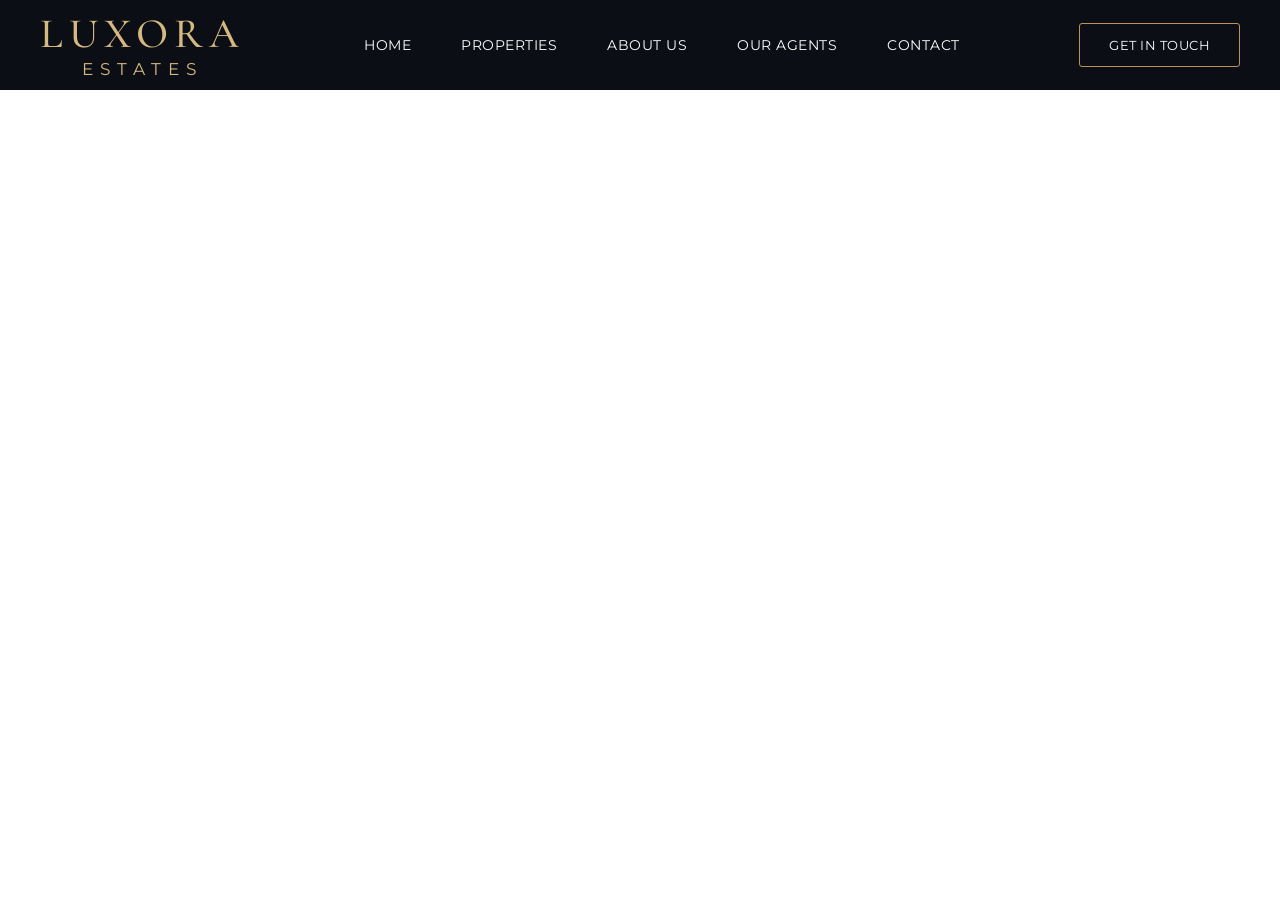
==== about.html @ 758d50c4 "first commit" ====
<!DOCTYPE html>
<html lang="en">

<head>
    <meta charset="UTF-8">
    <meta name="viewport" content="width=device-width, initial-scale=1.0">
    <title>Document</title>
    <link rel="stylesheet" href="style.css">
    <link rel="stylesheet" href="about.css">
    <link rel="preconnect" href="https://fonts.googleapis.com">
    <link rel="preconnect" href="https://fonts.gstatic.com" crossorigin>
    <link rel="preconnect" href="https://fonts.googleapis.com">
    <link rel="preconnect" href="https://fonts.gstatic.com" crossorigin>
    <link
        href="https://fonts.googleapis.com/css2?family=Alex+Brush&family=Cabin:ital,wght@0,400..700;1,400..700&family=Cormorant+Garamond:ital,wght@0,300..700;1,300..700&family=Google+Sans+Flex:opsz,wght@6..144,1..1000&family=Great+Vibes&family=Inter:ital,opsz,wght@0,14..32,100..900;1,14..32,100..900&family=Open+Sans:ital,wght@0,300..800;1,300..800&family=Playfair:ital,opsz,wght@0,5..1200,300..900;1,5..1200,300..900&display=swap"
        rel="stylesheet">
    <link rel="preconnect" href="https://fonts.googleapis.com">
    <link rel="preconnect" href="https://fonts.gstatic.com" crossorigin>
    <link
        href="https://fonts.googleapis.com/css2?family=Alex+Brush&family=Cabin:ital,wght@0,400..700;1,400..700&family=Cormorant+Garamond:ital,wght@0,300..700;1,300..700&family=Google+Sans+Flex:opsz,wght@6..144,1..1000&family=Great+Vibes&family=Inter:ital,opsz,wght@0,14..32,100..900;1,14..32,100..900&family=Montserrat:ital,wght@0,100..900;1,100..900&family=Open+Sans:ital,wght@0,300..800;1,300..800&family=Playfair:ital,opsz,wght@0,5..1200,300..900;1,5..1200,300..900&display=swap"
        rel="stylesheet">
</head>

<body>
        <header>
            <a href="index.html" class="logo">
                <span class="logo-main">LUXORA</span>
                <span class="logo-sub">ESTATES</span>
            </a>

            <div class="navbar">
                <a href="index.html">HOME</a>
                <a href="properties.html">PROPERTIES</a>
                <a href="about.html">ABOUT US</a>
                <a href="agents.html">OUR AGENTS</a>
                <a href="contact.html">CONTACT</a>
            </div>

            <div class="btn">
                <a href="" id="touch">GET IN TOUCH</a>
            </div>
        </header>

        
</body>

</html>
---- style.css ----
*{
    text-decoration: none;
}

body{
    margin: 0;
    padding: 0;
    box-sizing: border-box;
}

.hero{
    height: 100vh;
    background-image: url(/images/background.png);
    background-size: cover;
    background-position: center;
    background-repeat: no-repeat;
}

header{
    height: 90px;
    display: flex;
    justify-content: space-between;
    align-items: center;
    padding: 0 40px;
}

header .logo {
    text-decoration: none;
    color: #D6B982;
    display: flex;
    flex-direction: column;
    align-items: center;
    line-height: 1;
}

header .logo-main {
    font-family: "Cormorant Garamond", serif;
    font-size: 42px;
    font-weight: 500;
    letter-spacing: 6px;
}

.logo-sub {
    font-family: "Montserrat", sans-serif;
    font-size: 17px;
    font-weight: 400;
    letter-spacing: 7px;
    margin-top: 6px;
}

header .navbar{
    display: flex;
    gap: 50px;
    
}

header .navbar a{
    color: white;
    font-family: "Montserrat", sans-serif;
    font-size: 14px;
    font-weight: 400;
    letter-spacing: 0.5px;
}

header .navbar a:hover{
    border-bottom: 2px solid #bb925c;
    padding-bottom: 10px;
}

header .btn{
    display: flex;
    gap: 25px;
    align-items: center;
}

header .btn a{
    color: white;
    font-family: "Montserrat", sans-serif;
    font-weight: 400;
    letter-spacing: 0.5px;
    font-size: 13px;
    display: flex;
    align-items: center;
    justify-content: center;
}

header .btn a:hover{
    color: #c5a06a;
}

header .btn #touch{
    border: 1px solid #bb925c;
    border-radius: 3px;
    padding: 13px 29px;
}

main{
    padding-left: 50px;
    width: 40%;
    height: 400px;
}

main h3{
    font-family: "Montserrat", sans-serif;
    font-size: 12px;
    font-weight: 500;
    letter-spacing: 2px;
    color: #c5a06a;
    padding-top: 20px;
}

main h1{
    font-family: "Cormorant Garamond", serif;
    font-size: 60px;
    font-weight: 500;
    color: white;
}

main p{
    color: #f1f1f1;
    font-size: 16px;
    font-weight: 400;
    font-family: "Montserrat", sans-serif;
    max-width: 350px;
    margin-bottom: 55px;

}

main a{
    background-color: #c5a06a;
    padding: 12px 20px;
    font-size: 12px;
    font-weight: 600;
    font-family: "Montserrat", sans-serif;
    letter-spacing: 0.5px;
    color: #17191A;
}
---- about.css ----
*{
    text-decoration: none;
}

body{
    margin: 0;
    padding: 0;
    box-sizing: border-box;
}

.hero{
    height: 100vh;
    background-image: url(/images/background.png);
    background-size: cover;
    background-position: center;
    background-repeat: no-repeat;
}

header{
    background-color: #0b0e14;
    height: 90px;
    display: flex;
    justify-content: space-between;
    align-items: center;
    padding: 0 40px;
}

header .logo {
    text-decoration: none;
    color: #D6B982;
    display: flex;
    flex-direction: column;
    align-items: center;
    line-height: 1;
}

header .logo-main {
    font-family: "Cormorant Garamond", serif;
    font-size: 42px;
    font-weight: 500;
    letter-spacing: 6px;
}

.logo-sub {
    font-family: "Montserrat", sans-serif;
    font-size: 17px;
    font-weight: 400;
    letter-spacing: 7px;
    margin-top: 6px;
}

header .navbar{
    display: flex;
    gap: 50px;
    
}

header .navbar a{
    color: white;
    font-family: "Montserrat", sans-serif;
    font-size: 14px;
    font-weight: 400;
    letter-spacing: 0.5px;
}

header .navbar a:hover{
    border-bottom: 2px solid #bb925c;
    padding-bottom: 10px;
}

header .btn{
    display: flex;
    gap: 25px;
    align-items: center;
}

header .btn a{
    color: white;
    font-family: "Montserrat", sans-serif;
    font-weight: 400;
    letter-spacing: 0.5px;
    font-size: 13px;
    display: flex;
    align-items: center;
    justify-content: center;
}

header .btn a:hover{
    color: #c5a06a;
}

header .btn #touch{
    border: 1px solid #bb925c;
    border-radius: 3px;
    padding: 13px 29px;
}
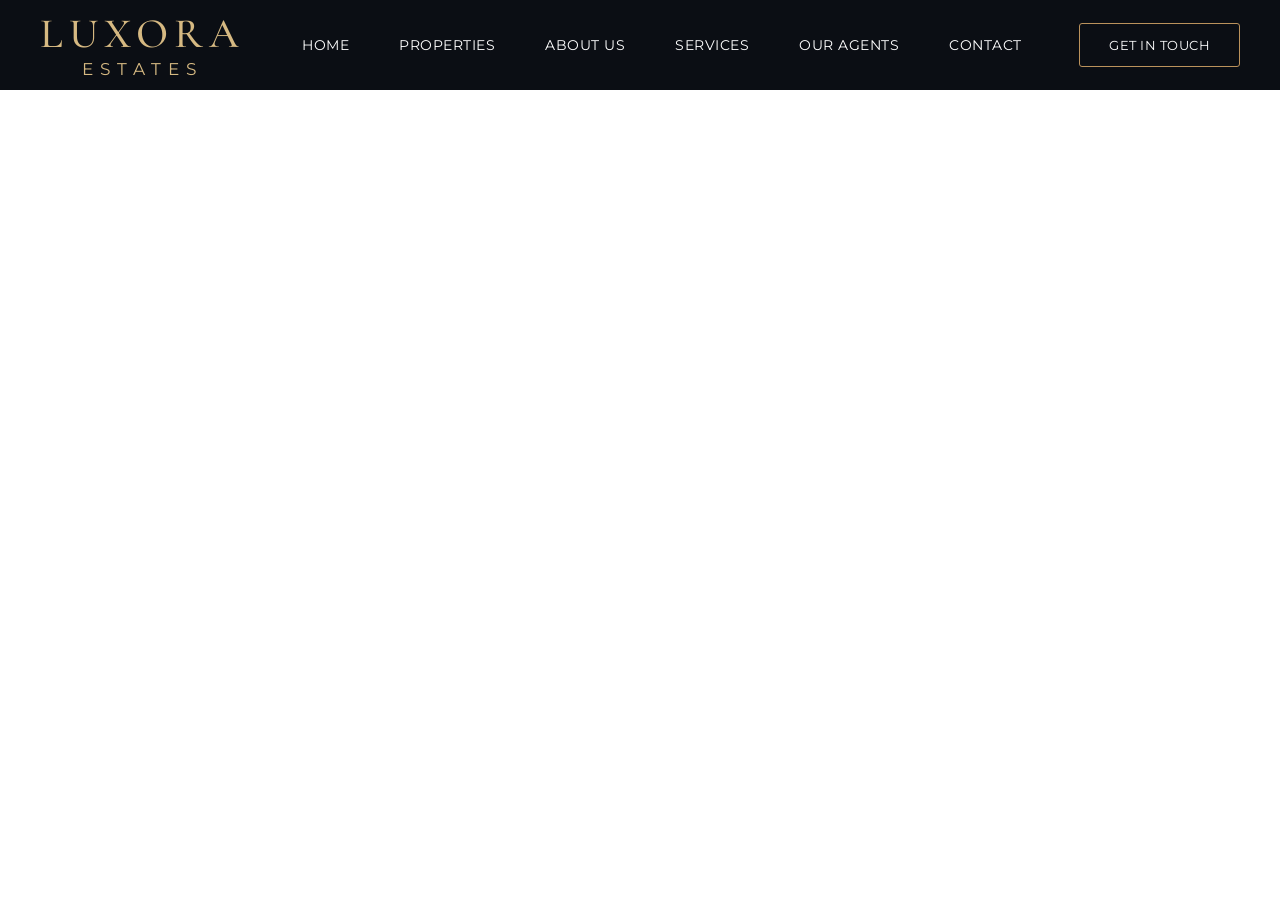
==== commit 8a27ec39: "added services link to navbar across all pages" ====
--- a/about.html
+++ b/about.html
@@ -32,6 +32,7 @@
                 <a href="index.html">HOME</a>
                 <a href="properties.html">PROPERTIES</a>
                 <a href="about.html">ABOUT US</a>
+                <a href="services.html">SERVICES</a>
                 <a href="agents.html">OUR AGENTS</a>
                 <a href="contact.html">CONTACT</a>
             </div>
--- a/about.css
+++ b/about.css
@@ -6,14 +6,6 @@
     margin: 0;
     padding: 0;
     box-sizing: border-box;
-}
-
-.hero{
-    height: 100vh;
-    background-image: url(/images/background.png);
-    background-size: cover;
-    background-position: center;
-    background-repeat: no-repeat;
 }
 
 header{
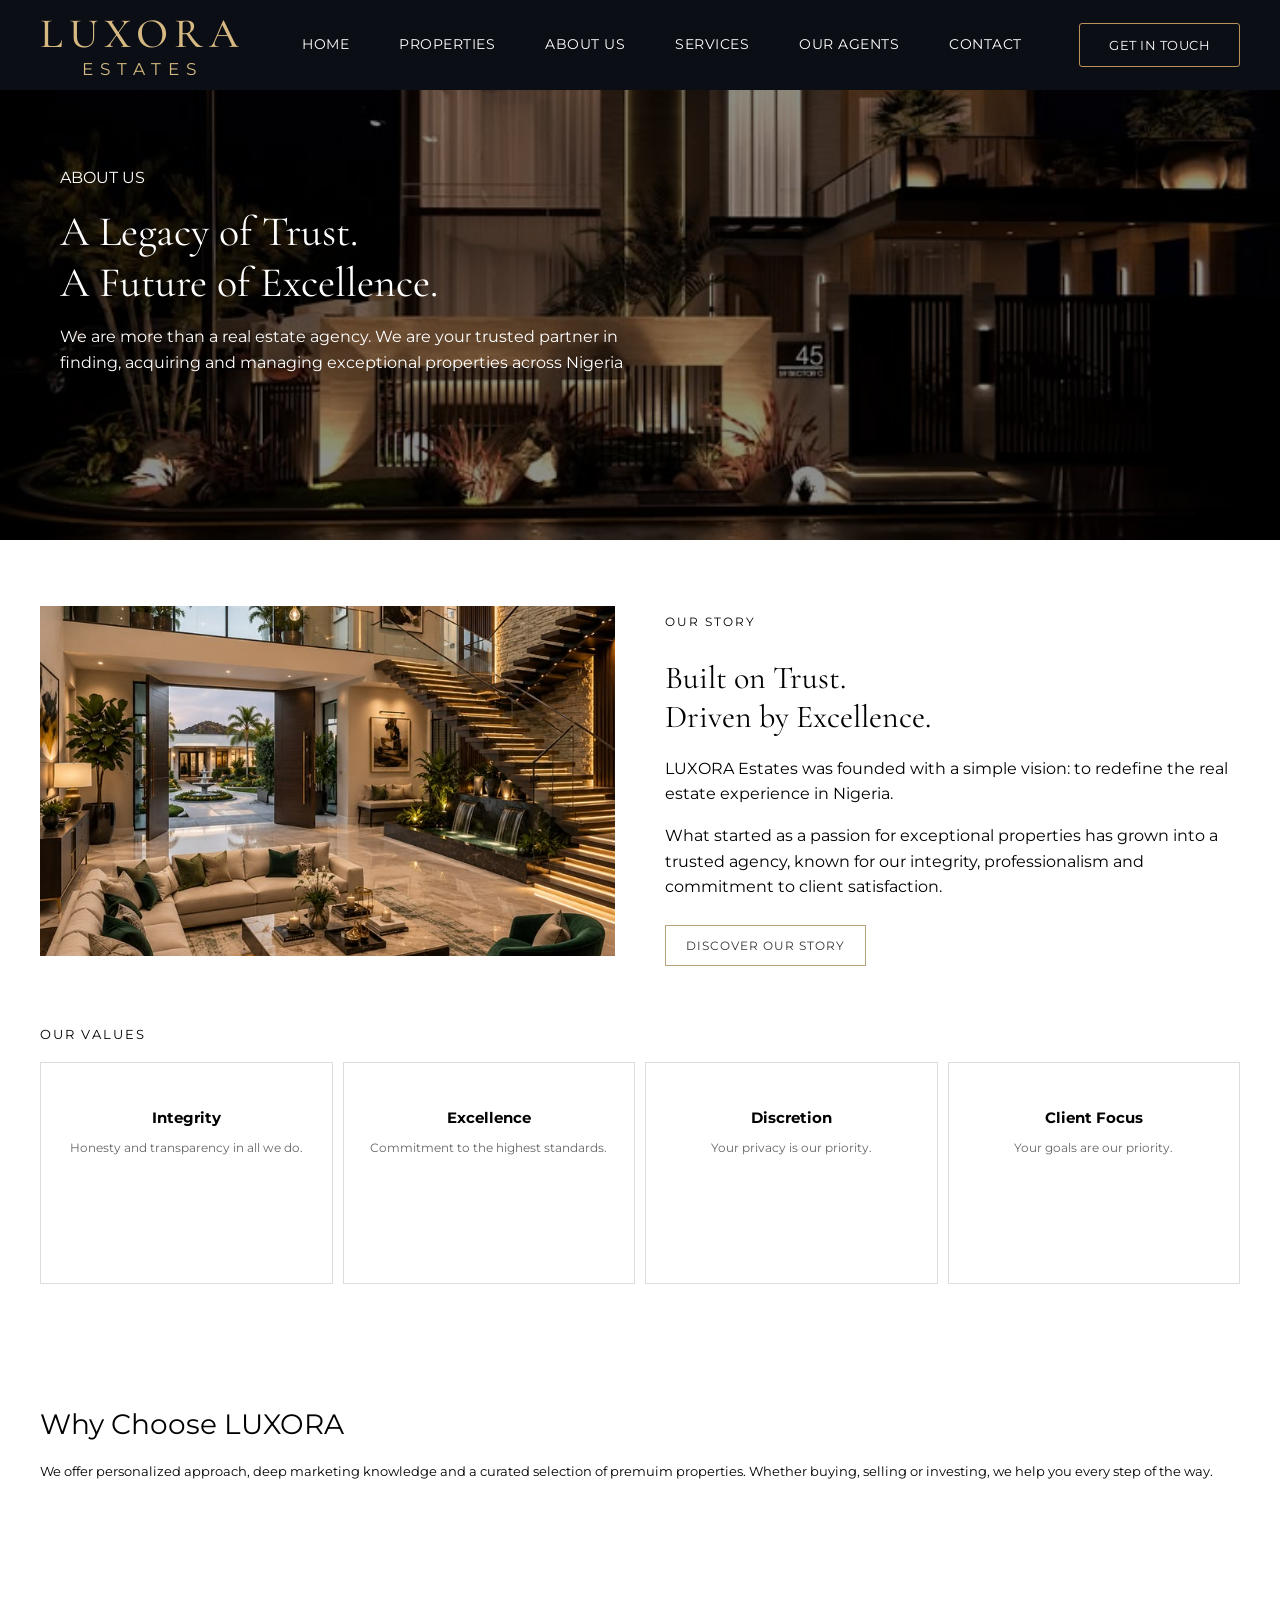
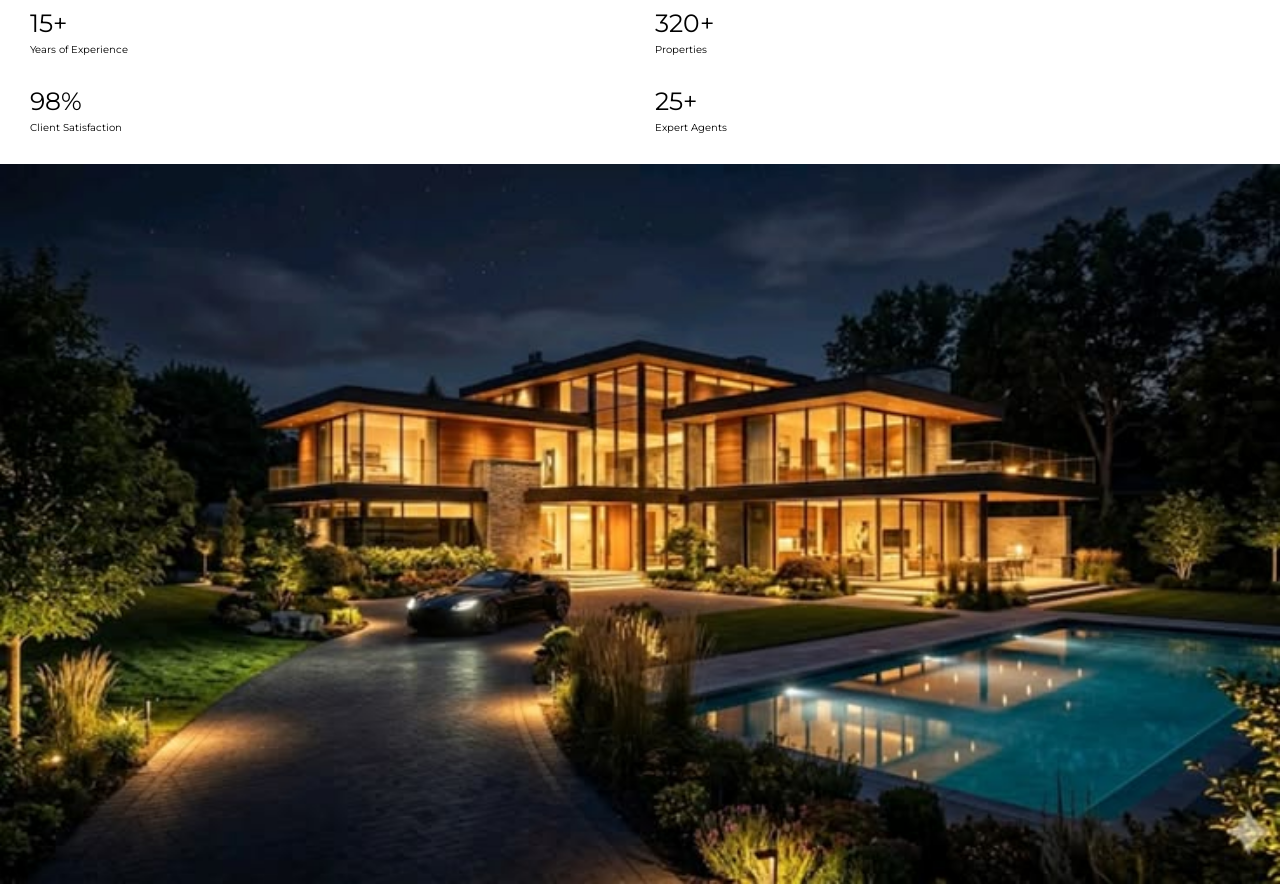
==== commit fb1ad166: "Completed About page" ====
--- a/about.html
+++ b/about.html
@@ -42,6 +42,156 @@
             </div>
         </header>
 
+
+
+        <section class="about-hero">
+        <div class="about-hero-content">
+            <p>ABOUT US</p>
+
+            <h1>A Legacy of Trust. <br>
+            A Future of Excellence.</h1>
+
+            <p>
+                We are more than a real estate agency. We are your trusted partner in finding, acquiring and managing exceptional properties across Nigeria
+            </p>
+
+        </div>
+    </section>
+
+    <section class="our-story">
+
+        <div class="story-image">
+            <img src="images/story image.jpg" alt="Luxury Interior">
+        </div>
+
+        <div class="story-content">
+
+            <p class="small-title">OUR STORY</p>
+
+            <h2>
+                Built on Trust.<br>
+                Driven by Excellence.
+            </h2>
+
+            <p>
+                LUXORA Estates was founded with a simple vision:
+                to redefine the real estate experience in Nigeria.
+            </p>
+
+            <p>
+                What started as a passion for exceptional properties
+                has grown into a trusted agency, known for our
+                integrity, professionalism and commitment to client satisfaction.
+            </p>
+
+            <a href="#" class="story-button">DISCOVER OUR STORY </a>
+        </div>
+    </section>
+
+
+    <section class="values">
+
+        <div class="values-heading">
+
+            <p>OUR VALUES</p>
+
+        </div>
+
+        <div class="values-container">
+
+            <div class="value-box">
+
+                <div class="value-icon"></div>
+
+                <h3>Integrity</h3>
+
+                <p>Honesty and transparency in all we do.</p>
+
+            </div>
+
+            <div class="value-box">
+
+                <div class="value-icon"></div>
+
+                <h3>Excellence</h3>
+
+                <p>Commitment to the highest standards.</p>
+
+            </div>
+
+            <div class="value-box">
+
+                <div class="value-icon"></div>
+
+                <h3>Discretion</h3>
+
+                <p>Your privacy is our priority.</p>
+
+            </div>
+
+            <div class="value-box">
+
+                <div class="value-icon"></div>
+
+                <h3>Client Focus</h3>
+
+                <p>Your goals are our priority.</p>
+
+            </div>
+
+        </div>
+
+    </section>
+
+
+    <section class="why luxora">
+
+        <div class="why-text">
+
+            <h2>Why Choose LUXORA</h2>
+
+            <p>We offer personalized approach, deep marketing
+                knowledge and a curated selection of premuim
+                properties. Whether buying, selling or investing,
+                we help you every step of the way.
+            </p>
+
+            <a href="#" class="why-button">
+                GET IN TOUCH
+            </a>
+
+        </div>
+
+        <div class="stats">
+
+            <div>
+                <strong>15+</strong>
+                <span>Years of Experience</span>
+            </div>
+
+            <div>
+                <strong>320+</strong>
+                <span>Properties</span>
+            </div>
+
+            <div>
+                <strong>98%</strong>
+                <span>Client Satisfaction</span>
+            </div>
+
+            <div>
+                <strong>25+</strong>
+                <span>Expert Agents</span>
+            </div>
+
+        </div>
+
+        <div class="why-image">
+            <img src="images/why image.jpg" alt="Luxury House">
+        </div>
+        
+    </section>
+
         
 </body>
 
--- a/style.css
+++ b/style.css
@@ -1,5 +1,6 @@
 *{
     text-decoration: none;
+    
 }
 
 body{
@@ -17,11 +18,18 @@
 }
 
 header{
+    background-color: #0b0e14;
     height: 90px;
     display: flex;
     justify-content: space-between;
     align-items: center;
     padding: 0 40px;
+    width: 100%;
+    position: fixed;
+    top: 0;
+    left: 0;
+    box-sizing: border-box;
+    z-index: 10;
 }
 
 header .logo {
@@ -51,7 +59,7 @@
 header .navbar{
     display: flex;
     gap: 50px;
-    
+
 }
 
 header .navbar a{
@@ -60,11 +68,12 @@
     font-size: 14px;
     font-weight: 400;
     letter-spacing: 0.5px;
+    border-bottom: 2px solid transparent;
+    padding: 10px 0;
 }
 
 header .navbar a:hover{
     border-bottom: 2px solid #bb925c;
-    padding-bottom: 10px;
 }
 
 header .btn{
@@ -95,6 +104,7 @@
 }
 
 main{
+    padding-top: 90px;
     padding-left: 50px;
     width: 40%;
     height: 400px;
@@ -114,6 +124,8 @@
     font-size: 60px;
     font-weight: 500;
     color: white;
+    width: 800px;
+    margin-top: 80px;
 }
 
 main p{
@@ -134,4 +146,639 @@
     font-family: "Montserrat", sans-serif;
     letter-spacing: 0.5px;
     color: #17191A;
+}
+
+.achievements{
+    background-color: #0b0e14;
+    opacity: 0.9;
+    display: flex;
+    height: 100px;
+    width: 77%;
+    justify-content: space-between;
+    align-items: center;
+    margin-top: -102px;
+    margin-left: 270px;
+    border: 1px solid rgba(255, 255, 255, 0.2);;
+    border-radius: 20px 20px 0 0;
+}
+
+.achievements .one{
+    border-right: 1px solid rgba(255, 255, 255, 0.2);
+    display: flex;  
+    justify-content: space-evenly; 
+    align-items: center;
+    width: 300px;
+    padding: 0 18px;
+    height: 60px;
+    gap: 15px;
+}
+
+.achievements .one .icons{
+    color: #c5a06a;
+    font-size: 45px;
+}
+
+.achievements .one .numbers{
+    margin-bottom: 40px;
+}
+
+.achievements h1{
+    font-family: 'Playfair Display', serif;
+    font-size: 34px;
+    font-weight: 200;
+    color: #c5a06a;
+    margin-bottom: 0px;
+
+}
+
+.achievements p{
+    color: white;
+    font-family: "Montserrat", sans-serif;
+    font-size: 14px;
+    font-weight: 400px;
+    margin-top: 5px;
+    margin-bottom: -15px;
+}
+
+#last{
+    border: none;
+}
+
+.featured{
+    padding: 40px 60px;
+    height: 340px;
+    display: flex;
+}
+
+.featured .details{
+    width: 24%;
+    padding-right: 40px;
+}
+
+.featured .details h3{
+    font-family: "Montserrat", sans-serif;
+    font-size: 12px;
+    font-weight: 600;
+    letter-spacing: 2px;
+    color: #c5a06a;
+}
+
+.featured .details h1{
+    font-family: "Cormorant Garamond", serif;
+    font-size: 48px;
+    font-weight: 400;
+    margin-top: -2px;
+    color: #222222;
+    line-height: 1.05;
+    width: 290px;
+
+}
+
+.featured .details p{
+    font-size: 14px;
+    font-weight: 400;
+    font-family: "Montserrat", sans-serif;
+    margin-top: -4px;
+    padding-bottom: 20px;
+    line-height: 1.7;
+    color: #4F4B46;
+}
+
+.featured .details a{
+    padding: 12px 20px;
+    font-size: 12px;
+    font-weight: 600;
+    font-family: "Montserrat", sans-serif;
+    letter-spacing: 0.5px;
+    color: #17191A;
+    border: 1px solid #c5a06a;
+}
+
+.featured .collection{
+    display: flex;
+    justify-content: space-between;
+    width: 76%;
+    margin-right: 15px;
+    gap: 5px;
+}
+
+.featured .collection .card{
+    width: 285px;
+    height: 100%;
+    border-radius: 10px;
+    overflow: hidden;
+    border: 1px solid #cecdcc;
+    box-shadow: rgba(0, 0, 0, 0.15) 1.95px 1.95px 2.6px;
+}
+
+.featured .collection .card .card-img{
+    height: 54%;
+    overflow: hidden;
+    position: relative;
+}
+
+.featured .collection .card .card-img span{
+    color: white;
+    background-color: #865514;
+    opacity: 0.8;
+    padding: 5px 10px;
+    font-size: 12px;
+    font-family: "Montserrat", sans-serif;
+    position: absolute;
+    top: 15px;
+    left: 15px;
+    border-radius: 2px;
+}
+
+.featured .collection .card .card-img img{
+    object-fit: cover;
+    height: 100%;
+    width: 100%;
+}
+
+.featured .collection .card .card-description{
+    height: 46%;
+    padding: 0 15px;
+}
+
+.card-description h2{
+    font-family: "Cormorant Garamond", serif;
+    font-size: 22px;
+    font-weight: 500;
+    color: #181818;
+}
+
+.card-description p{
+    font-family: "Montserrat", sans-serif;
+    font-size: 14px;
+    font-weight: 400;
+    color: #31302f;
+    display: flex;
+    gap: 5px;
+    padding-top: 0;
+    margin-top: -5px;
+}
+
+.card-description .prop {
+    display: flex;
+    gap: 45px;
+    color: #0a0a0a;
+    font-family: "Montserrat", sans-serif;
+    font-size: 12px;
+    font-weight: 500;
+}
+
+.card-description .prop span i{
+    padding-right: 5px;
+}
+
+.card-description h1{
+    font-family: "Montserrat", sans-serif;
+    font-size: 17px;
+    font-weight: 600;
+    color: #97611a;
+    margin-top: 15px;
+}
+
+.card-description h1 span{
+    color: #31302f;
+    font-size: 14px;
+    font-weight: 400;
+}
+
+.about{
+    background-color: #f7f4efb4;
+    height: 270px;
+    padding: 0 60px;
+    display: flex;
+    justify-content: space-between;
+}
+
+.about .image{
+    height: 270px;
+    width: 430px;
+    overflow: hidden;
+}
+
+.about .image img{
+    object-fit: cover;
+    height: 100%;
+    width: 100%;
+}
+
+.about .discover{
+    padding: 10px 40px 0;
+    width: 580px;
+    height: 260px;
+}
+
+.about .discover h3{
+    font-family: "Montserrat", sans-serif;
+    font-size: 12px;
+    font-weight: 600;
+    letter-spacing: 2px;
+    color: #c5a06a;
+}
+
+.about .discover .sub{
+    border-right: 1px solid #b3afac;
+}
+
+.about .discover .sub h1{
+    font-family: "Cormorant Garamond", serif;
+    font-size: 40px;
+    font-weight: 400;
+    color: #222222;
+    line-height: 1.05;
+}
+
+.about .discover .sub p{
+    font-size: 14px;
+    font-weight: 400;
+    font-family: "Montserrat", sans-serif;
+    line-height: 1.7;
+    color: #4F4B46;
+    margin-top: -15px;
+    padding-bottom: 14px;
+}
+
+.about .discover .sub a{
+    padding: 12px 20px;
+    font-size: 12px;
+    font-weight: 600;
+    font-family: "Montserrat", sans-serif;
+    letter-spacing: 0.5px;
+    color: #17191A;
+    border: 1px solid #c5a06a;
+}
+
+.about .qualities{
+    width: 280px;
+    height: 260px;
+    display: flex;
+    flex-direction: column;
+    justify-content: space-around;
+    padding-top: 18px;
+}
+
+.about .qualities .each{
+    display: flex;
+    gap: 20px;
+}
+
+.about .qualities .each .badge{
+    display: flex;
+    justify-content: center;
+    padding-top: 4px;
+}
+
+.about .qualities .each i{
+    color: #c5a06a;
+    font-size: 35px;
+}
+
+.about .qualities .each .words{
+    margin: 0;
+    padding: 0;
+    font-family: "Montserrat", sans-serif;
+}
+
+.about .qualities .each .words h3{
+    margin: 0;
+    padding: 0;
+    font-size: 15px;
+    padding-bottom: 4px;
+    color: #3a3a3a;
+}
+
+.about .qualities .each .words p{
+    margin: 0;
+    padding: 0;
+    font-size: 13px;
+    color: #4F4B46;
+}
+
+#diff{
+    max-width: 100px;
+}
+
+.services{
+    background-color: #0b0e14;
+    opacity: 0.9;
+    display: flex;
+    height: 100px;
+    justify-content: space-between;
+    align-items: center;
+    padding: 50px 60px;
+} 
+
+.services .our-services{
+    width: 30%;
+}
+
+.services .our-services h3{
+    font-family: "Montserrat", sans-serif;
+    font-size: 12px;
+    font-weight: 600;
+    letter-spacing: 2px;
+    color: #c5a06a;
+}
+
+.services .our-services h1{
+    font-family: "Cormorant Garamond", serif;
+    font-size: 36px;
+    font-weight: 400;
+    color: white;
+    line-height: 1.05;
+}
+
+.services .service-list{
+    display: flex;
+    align-items: center;
+    font-family: "Montserrat" , sans-serif;
+    margin-right: -25px;
+
+}
+
+.services .service-list .list{
+    border-right: 1px solid rgba(255, 255, 255, 0.2);
+    padding: 0 20px;
+    width: 180px;
+    color: white;
+}
+
+.services .service-list .list .icon{
+    text-align: center;
+}
+
+.services .service-list .list .icon i{
+    color: #c5a06a;
+    font-size: 25px;
+}
+
+.services .service-list .list h3{
+    font-weight: 300;
+    font-size: 15px;
+    text-align: center;
+}
+
+.services .service-list .list p{
+    font-weight: 200;
+    font-size: 13px;
+    text-align: center;
+}
+
+#null{
+    border: none;
+    padding-top: 13px;
+}
+
+.locations{
+    height: 100px;
+    padding: 30px 60px;
+    display: flex;
+    justify-content: space-between;
+    align-items: center;
+}
+
+.locations .our-locations{
+
+}
+
+.locations .our-locations h3{
+    font-family: "Montserrat", sans-serif;
+    font-size: 12px;
+    font-weight: 600;
+    letter-spacing: 2px;
+    color: #c5a06a;
+}
+
+.locations .our-locations h1{
+    font-family: "Cormorant Garamond", serif;
+    font-size: 32px;
+    font-weight: 400;
+    color: #222222;
+    line-height: 1.05;
+}
+
+.locations .actual{
+    display: flex;
+    align-items: center;
+    text-align: center;
+}
+
+.locations .actual .flex{
+    padding: 0 44px;
+    font-family: "Montserrat", sans-serif;
+}
+
+.locations .actual .flex h3{
+    font-size: 16px;
+    font-weight: 600;
+}
+
+.locations .actual .flex h3 svg{
+    color: #c5a06a;
+}
+
+.locations .actual .flex p{
+    font-weight: 400;
+    font-size: 14px;
+    color: #2e2d2d;
+}
+
+.locations .actual .flex p span{
+    font-size: 15px;
+    font-weight: 800;
+    margin: 0 5px;
+    color: #c5a06a;
+}
+
+#guess{
+    border-right: 1px solid #dad9d8;
+}
+
+.locations .button a{
+padding: 12px 20px;
+    font-size: 12px;
+    font-weight: 600;
+    font-family: "Montserrat", sans-serif;
+    letter-spacing: 0.5px;
+    color: #17191A;
+    border: 1px solid #c5a06a;
+}
+
+/* .quote{
+    height: 170px;
+    background-image: url(/images/background.png);
+    background-size: cover;
+    background-position: center;
+    
+} */
+
+.quote {
+    position: relative;
+    overflow: hidden;
+    height: 120px;
+    display: flex;
+    padding: 20px 100px;
+}
+
+.quote::before {
+    content: "";
+    position: absolute;
+    inset: 0;
+    background-image: url("/images/background.png");
+    background-size: cover;
+    background-position: center;
+    filter: blur(1px);
+    transform: scale(1.05);
+    z-index: -1;
+}
+
+.quote .left{
+    color: #c5a06a;
+    font-size: 42px;
+    margin-left: 230px;
+    margin-top: -85px;
+    font-family: "Cormorant Garamond" , serif;
+}
+
+.quote .right{
+    margin-left: 60px;
+}
+
+.quote h2 {
+    text-align: center;
+    color: white;
+    font-family: "Cormorant Garamond" , serif;
+    font-style: italic;
+    font-size: 35px;
+    font-weight: 400;
+    margin-top: 0px;
+}
+
+.quote h3{
+    font-family: "Montserrat" , sans-serif;
+    color: #c5a06a;
+    font-size: 13px;
+    font-weight: 600;
+    letter-spacing: 2px;
+    text-align: center;
+    margin-top: -10px;
+}
+
+#two{
+    margin-top: -30px;
+}
+
+
+
+footer {
+    background-color: #0b0e14;
+    color: #cfcfcf;
+    padding: 70px 40px 0;
+    font-family: "Open Sans", sans-serif;
+}
+
+.footer-top {
+    max-width: 1280px;
+    margin: 0 auto;
+    display: grid;
+    grid-template-columns: 1.6fr 1fr 1fr 1.2fr;
+    gap: 40px;
+    padding-bottom: 50px;
+    border-bottom: 1px solid rgba(255, 255, 255, 0.1);
+}
+
+footer .about-col .logo {
+    margin-bottom: 18px;
+}
+
+footer .about-col p {
+    font-size: 13px;
+    line-height: 1.8;
+    color: #9a9a9a;
+    max-width: 300px;
+    margin: 0 0 22px;
+}
+
+footer .socials {
+    display: flex;
+    gap: 14px;
+}
+
+footer .socials a {
+    width: 34px;
+    height: 34px;
+    border: 1px solid rgba(255, 255, 255, 0.15);
+    border-radius: 50%;
+    display: flex;
+    align-items: center;
+    justify-content: center;
+    color: #cfcfcf;
+}
+
+footer .socials a:hover {
+    border-color: var(--gold);
+    color: var(--gold);
+}
+
+.footer-col h4 {
+    font-family: "Montserrat", sans-serif;
+    font-size: 12px;
+    letter-spacing: 1.5px;
+    color: #fff;
+    margin: 0 0 20px;
+}
+
+.footer-col a {
+    display: block;
+    font-size: 13px;
+    color: #9a9a9a;
+    margin-bottom: 13px;
+}
+
+.footer-col a:hover {
+    color: var(--gold);
+}
+
+.contact-line {
+    display: flex;
+    align-items: flex-start;
+    gap: 10px;
+    font-size: 13px;
+    color: #9a9a9a;
+    margin: 0 0 16px;
+}
+
+.contact-line svg {
+    color: var(--gold);
+    flex-shrink: 0;
+    margin-top: 2px;
+}
+
+.footer-bottom {
+    max-width: 1280px;
+    margin: 0 auto;
+    display: flex;
+    justify-content: space-between;
+    align-items: center;
+    padding: 24px 0;
+    font-size: 12px;
+    color: #777;
+}
+
+.footer-legal {
+    display: flex;
+    gap: 24px;
+}
+
+.footer-legal a {
+    color: #777;
+    font-size: 12px;
+}
+
+.footer-legal a:hover {
+    color: var(--gold);
 }
--- a/about.css
+++ b/about.css
@@ -15,6 +15,12 @@
     justify-content: space-between;
     align-items: center;
     padding: 0 40px;
+    width: 100%;
+    position: fixed;
+    top: 0;
+    left: 0;
+    box-sizing: border-box;
+    z-index: 10;
 }
 
 header .logo {
@@ -53,11 +59,12 @@
     font-size: 14px;
     font-weight: 400;
     letter-spacing: 0.5px;
+    border-bottom: 2px solid transparent;
+    padding: 10px 0;
 }
 
 header .navbar a:hover{
     border-bottom: 2px solid #bb925c;
-    padding-bottom: 10px;
 }
 
 header .btn{
@@ -85,4 +92,253 @@
     border: 1px solid #bb925c;
     border-radius: 3px;
     padding: 13px 29px;
+}
+
+
+
+
+
+
+*{
+    font-family: "Montserrat" , sans-serif;
+}
+
+.about-hero{
+    min-height: 420px;
+    background-image: url(images/css\ about\ hero\ house1.jpg);
+    background-size: cover;
+    background-position: center;
+    display: flex;
+    align-items: center;
+    padding: 60px;
+}
+
+.about-hero{
+    position: relative;
+}
+
+.about-hero::before{
+    content: "";
+
+    position: absolute;
+
+    top: 0;
+    left: 0;
+
+    width: 100%;
+    height: 100%;
+
+    background: rgba(0, 0, 0, 0.45);
+}
+
+
+.about-hero-content{
+    position: relative;
+
+    color: white;
+
+    max-width: 600px;
+}
+
+.about-hero-content h1{
+    font-size: 42px;
+
+    font-weight: 400;
+
+    margin: 15px 0;
+    font-family: "Cormorant Garamond", serif;
+}
+
+.about-hero-content p{
+    line-height: 1.6;
+}
+
+.our-story{
+    max-width: 1200px;
+    margin: 60px auto;
+    padding: 0 40px;
+    display: grid;
+    grid-template-columns: 1fr 1fr;
+    gap: 50px;
+    align-items: center;
+}
+
+.story-image img{
+    width: 100%;
+    height: 350px;
+    object-fit: cover;
+}
+
+.small-title{
+    font-size: 12px;
+    letter-spacing: 2px;
+    margin-bottom: 10px;
+}
+
+.story-content h2{
+    font-size: 32px;
+    font-weight: 400;
+    margin-bottom: 20px;
+    font-family: "Cormorant Garamond", serif;
+}
+
+.story-content p{
+    line-height: 1.6;
+    margin-bottom: 15px;
+}
+
+.story-button{
+    display: inline-block;
+    margin-top: 10px;
+    padding: 12px 20px;
+    border: 1px solid #b7a47a;
+    color: #333;
+    text-decoration: none;
+    font-size: 12px;
+    letter-spacing: 1px;
+}
+
+.values{
+    max-width: 1200px;
+    margin: 60px auto;
+    padding: 0 40px;
+}
+
+.values-heading p{
+    font-size: 13px;
+    letter-spacing: 2px;
+}
+
+.values-container{
+    display: grid;
+    grid-template-columns: repeat(4, 1fr);
+    gap: 10px;
+    margin-top: 20px;
+}
+
+.value-box{
+    border: 1px solid #ddd;
+    padding: 30px 20px;
+    text-align: center;
+    min-height: 160px;
+}
+
+.value-icon{
+    font-size: 25px;
+    margin-bottom: 15px;
+}
+
+.value-box h3{
+    font-size: 15px;
+    margin-bottom: 10px;
+}
+
+.value-box p{
+    font-size: 12px;
+    line-height: 1.5;
+    color: #666;
+}
+
+
+.why-luxora{
+    display: grid;
+    grid-template-columns: 1.2fr 1fr 1.2fr;
+    align-items: center;
+    background-color: #171b1d;
+    color: white;
+    min-height: 300px;
+}
+
+.why-text{
+    padding: 40px;
+}
+
+.why-text h2{
+    font-size: 28px;
+    font-weight: 400;
+    margin-bottom: 20px;
+}
+
+.why-text p{
+    font-size: 13px;
+    line-height: 1.6;
+    margin-bottom: 20px;
+}
+
+.why-button{
+    display: inline-block;
+    padding: 10px 18px;
+    border: 1px solid white;
+    color: white;
+    text-decoration: none;
+    font-size: 11px;
+}
+
+.stats{
+    display: grid;
+    grid-template-columns: 1fr 1fr;
+    gap: 30px;
+    padding: 30px;
+}
+
+.stats div{
+    display: flex;
+    flex-direction: column;
+}
+
+.stats strong{
+    font-size: 25px;
+    font-weight: 400;
+}
+
+.stats span{
+    font-size: 10px;
+    margin-top: 5px;
+}
+
+.why-image{
+    height: 100%;
+}
+
+.why-image img{
+    width: 100%;
+    height: 100%;
+    min-height: 300px;
+    object-fit: cover;
+}
+
+@media (max-width: 800px){
+    .our-story{
+        grid-template-columns: 1fr;
+    }
+
+    .values-container{
+        grid-template-columns: 1fr 1fr;
+    }
+
+    .why-luxora{
+        grid-template-columns: 1fr;
+    }
+}
+
+@media (max-width: 500px){
+    .about-hero{
+        padding: 30px;
+    }
+
+    .about-hero-content h1{
+        font-family: 32px;
+    }
+
+    .our-story{
+        padding: 0 20px;
+    }
+
+    .values{
+        padding: 0 20px;
+    }
+
+    .values-container{
+        grid-template-columns: 1fr;
+    }
 }
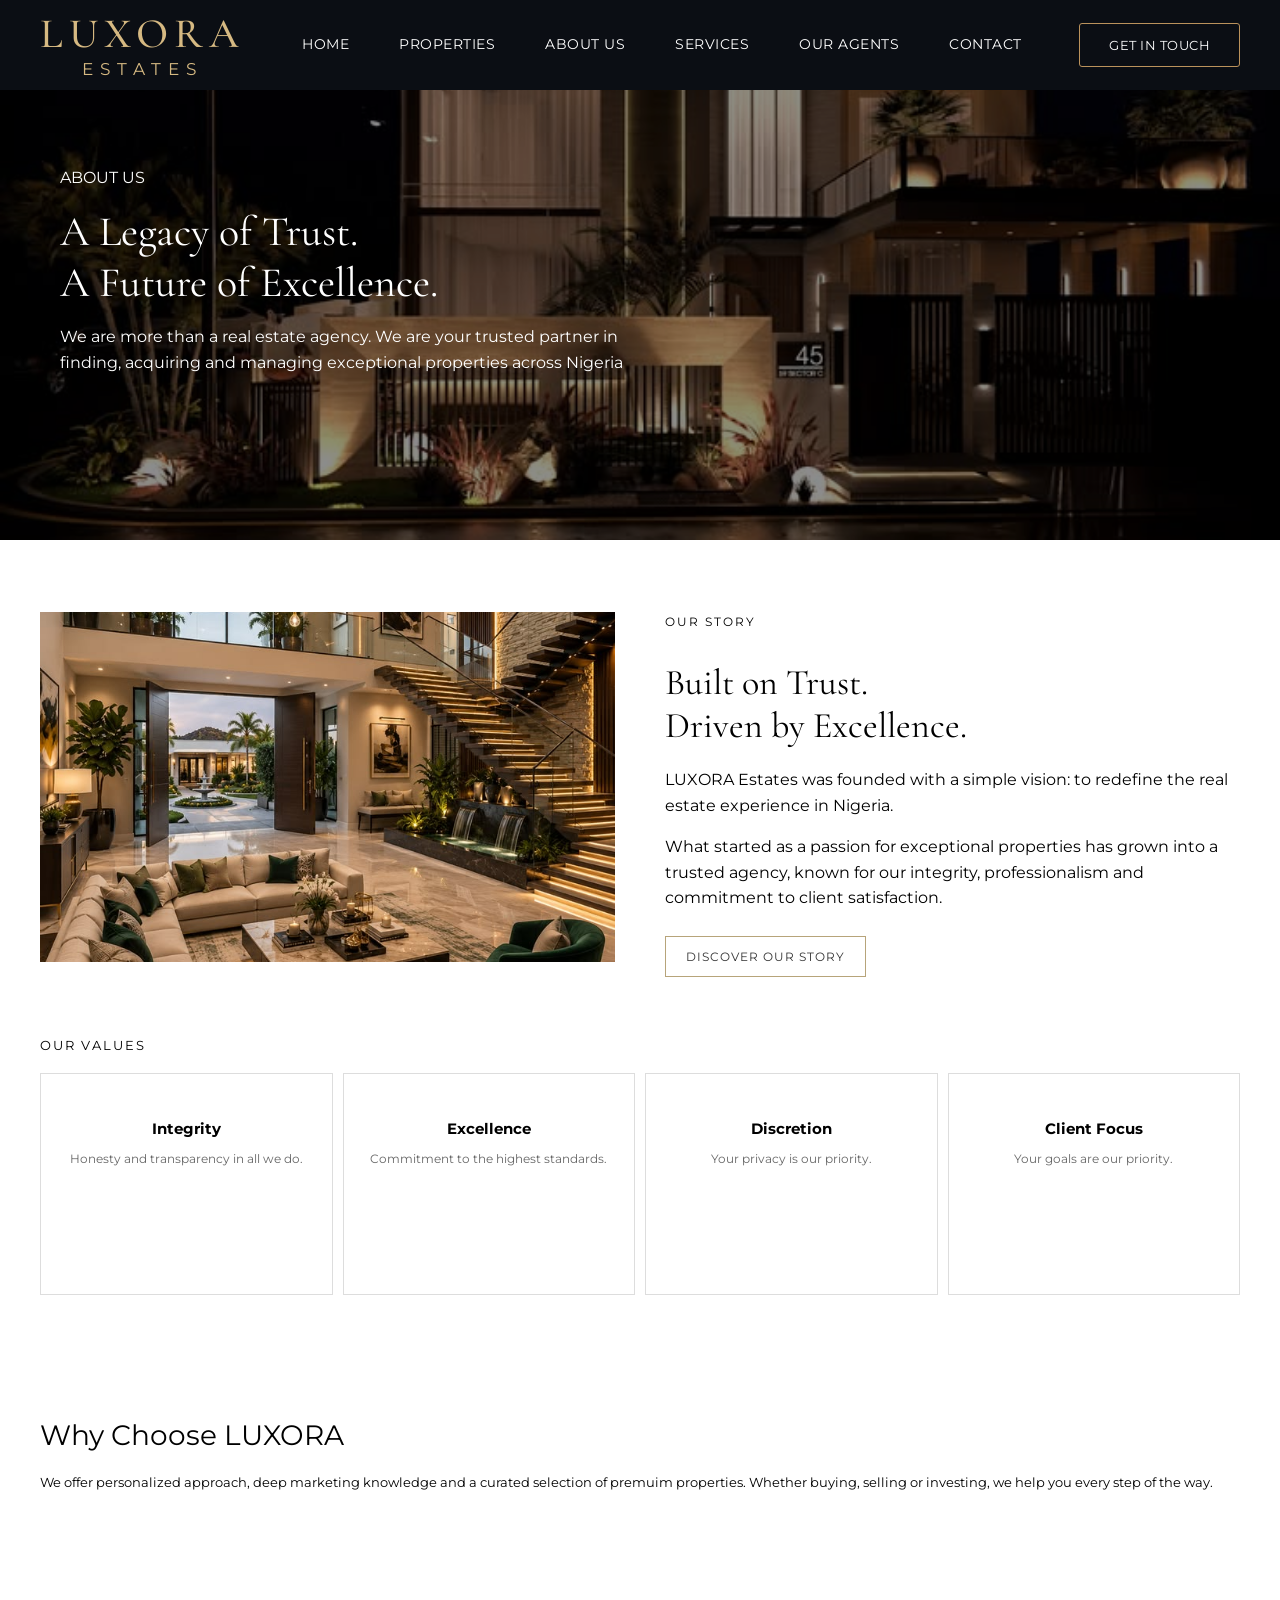
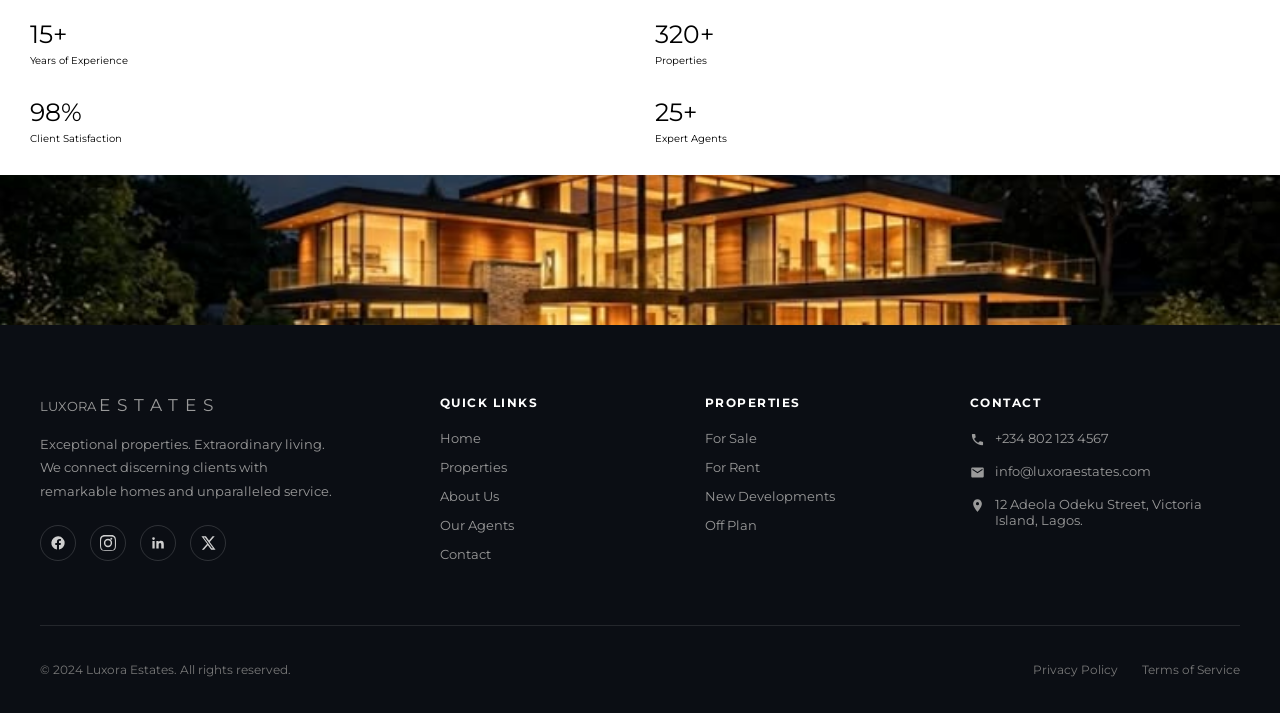
==== commit 19e89a8a: "home, properties, about, agents done" ====
--- a/about.html
+++ b/about.html
@@ -192,7 +192,73 @@
         
     </section>
 
-        
+       <footer>
+        <div class="footer-top">
+            <div class="footer-col about-col">
+                <a href="index.html" class="logo">
+                    <span class="logo-main">LUXORA</span>
+                    <span class="logo-sub">ESTATES</span>
+                </a>
+                <p>Exceptional properties. Extraordinary living. We connect discerning clients with remarkable homes
+                    and unparalleled service.</p>
+                <div class="socials">
+                    <a href="#" aria-label="Facebook">
+                        <svg viewBox="0 0 24 24" width="16" height="16"><path fill="currentColor" d="M22 12a10 10 0 1 0-11.6 9.9v-7H7.9V12h2.5V9.8c0-2.5 1.5-3.9 3.8-3.9 1.1 0 2.2.2 2.2.2v2.5h-1.3c-1.2 0-1.6.8-1.6 1.6V12h2.8l-.4 2.9h-2.4v7A10 10 0 0 0 22 12z"/></svg>
+                    </a>
+                    <a href="#" aria-label="Instagram">
+                        <svg viewBox="0 0 24 24" width="16" height="16"><path fill="currentColor" d="M12 2.2c3.2 0 3.6 0 4.9.1 1.2.1 2 .3 2.4.5.6.2 1 .6 1.5 1 .4.5.8.9 1 1.5.2.4.4 1.2.5 2.4.1 1.3.1 1.7.1 4.9s0 3.6-.1 4.9c-.1 1.2-.3 2-.5 2.4-.2.6-.6 1-1 1.5-.5.4-.9.8-1.5 1-.4.2-1.2.4-2.4.5-1.3.1-1.7.1-4.9.1s-3.6 0-4.9-.1c-1.2-.1-2-.3-2.4-.5-.6-.2-1-.6-1.5-1-.4-.5-.8-.9-1-1.5-.2-.4-.4-1.2-.5-2.4-.1-1.3-.1-1.7-.1-4.9s0-3.6.1-4.9c.1-1.2.3-2 .5-2.4.2-.6.6-1 1-1.5.5-.4.9-.8 1.5-1 .4-.2 1.2-.4 2.4-.5 1.3-.1 1.7-.1 4.9-.1zM12 0C8.7 0 8.3 0 7 .1 5.7.1 4.8.3 4 .6c-.8.3-1.5.7-2.2 1.4C1.1 2.7.7 3.4.4 4.2.1 5 0 5.9 0 7.2 0 8.4 0 8.8 0 12s0 3.6.1 4.8c.1 1.3.2 2.2.5 3 .3.8.7 1.5 1.4 2.2.7.7 1.4 1.1 2.2 1.4.8.3 1.7.4 3 .5C8.3 24 8.7 24 12 24s3.6 0 4.8-.1c1.3-.1 2.2-.2 3-.5.8-.3 1.5-.7 2.2-1.4.7-.7 1.1-1.4 1.4-2.2.3-.8.4-1.7.5-3 .1-1.2.1-1.6.1-4.8s0-3.6-.1-4.8c-.1-1.3-.2-2.2-.5-3-.3-.8-.7-1.5-1.4-2.2C21.3 1.1 20.6.7 19.8.4c-.8-.3-1.7-.4-3-.5C15.6 0 15.3 0 12 0z"/><path fill="currentColor" d="M12 5.8a6.2 6.2 0 1 0 0 12.4 6.2 6.2 0 0 0 0-12.4zm0 10.2a4 4 0 1 1 0-8 4 4 0 0 1 0 8zM18.4 5.6a1.4 1.4 0 1 1-2.9 0 1.4 1.4 0 0 1 2.9 0z"/></svg>
+                    </a>
+                    <a href="#" aria-label="LinkedIn">
+                        <svg viewBox="0 0 24 24" width="16" height="16"><path fill="currentColor" d="M20.4 20.4h-3.5v-5.5c0-1.3 0-3-1.8-3s-2.1 1.4-2.1 2.9v5.6H9.5V9h3.4v1.6h.1c.5-.9 1.6-1.8 3.4-1.8 3.6 0 4.3 2.4 4.3 5.5v6.1zM5.3 7.4a2 2 0 1 1 0-4 2 2 0 0 1 0 4zM7 20.4H3.6V9H7v11.4z"/></svg>
+                    </a>
+                    <a href="#" aria-label="X / Twitter">
+                        <svg viewBox="0 0 24 24" width="16" height="16"><path fill="currentColor" d="M18.9 2H22l-7.4 8.4L23.3 22H16.8l-5.1-6.7L5.9 22H2.8l7.9-9-8.5-11h6.7l4.6 6.1L18.9 2zm-1.2 18h1.7L7.4 3.9H5.6L17.7 20z"/></svg>
+                    </a>
+                </div>
+            </div>
+
+            <div class="footer-col">
+                <h4>QUICK LINKS</h4>
+                <a href="index.html">Home</a>
+                <a href="properties.html">Properties</a>
+                <a href="about.html">About Us</a>
+                <a href="agents.html">Our Agents</a>
+                <a href="contact.html">Contact</a>
+            </div>
+
+            <div class="footer-col">
+                <h4>PROPERTIES</h4>
+                <a href="#">For Sale</a>
+                <a href="#">For Rent</a>
+                <a href="#">New Developments</a>
+                <a href="#">Off Plan</a>
+            </div>
+
+            <div class="footer-col">
+                <h4>CONTACT</h4>
+                <p class="contact-line">
+                    <svg viewBox="0 0 24 24" width="15" height="15"><path fill="currentColor" d="M6.6 10.8c1.4 2.8 3.7 5.1 6.5 6.5l2.2-2.2c.3-.3.7-.4 1-.2 1.1.4 2.3.6 3.6.6.6 0 1 .4 1 1V20c0 .6-.4 1-1 1C10.6 21 3 13.4 3 4c0-.6.4-1 1-1h3.5c.6 0 1 .4 1 1 0 1.3.2 2.5.6 3.6.1.4 0 .8-.2 1L6.6 10.8z"/></svg>
+                    +234 802 123 4567
+                </p>
+                <p class="contact-line">
+                    <svg viewBox="0 0 24 24" width="15" height="15"><path fill="currentColor" d="M20 4H4c-1.1 0-2 .9-2 2v12c0 1.1.9 2 2 2h16c1.1 0 2-.9 2-2V6c0-1.1-.9-2-2-2zm0 4l-8 5-8-5V6l8 5 8-5v2z"/></svg>
+                    info@luxoraestates.com
+                </p>
+                <p class="contact-line">
+                    <svg viewBox="0 0 24 24" width="15" height="15"><path fill="currentColor" d="M12 2C8.13 2 5 5.13 5 9c0 5.25 7 13 7 13s7-7.75 7-13c0-3.87-3.13-7-7-7zm0 9.5A2.5 2.5 0 1 1 12 6.5a2.5 2.5 0 0 1 0 5z"/></svg>
+                    12 Adeola Odeku Street, Victoria Island, Lagos.
+                </p>
+            </div>
+        </div>
+
+        <div class="footer-bottom">
+            <p>&copy; 2024 Luxora Estates. All rights reserved.</p>
+            <div class="footer-legal">
+                <a href="#">Privacy Policy</a>
+                <a href="#">Terms of Service</a>
+            </div>
+        </div>
+    </footer> 
 </body>
 
 </html>
--- a/about.css
+++ b/about.css
@@ -176,7 +176,7 @@
 }
 
 .story-content h2{
-    font-size: 32px;
+    font-size: 36px;
     font-weight: 400;
     margin-bottom: 20px;
     font-family: "Cormorant Garamond", serif;
@@ -297,7 +297,8 @@
 }
 
 .why-image{
-    height: 100%;
+    height: 150px;
+    overflow: hidden;
 }
 
 .why-image img{
@@ -341,4 +342,113 @@
     .values-container{
         grid-template-columns: 1fr;
     }
+}
+
+footer {
+    background-color: #0b0e14;
+    color: #cfcfcf;
+    padding: 70px 40px 0;
+    font-family: "Open Sans", sans-serif;
+}
+
+.footer-top {
+    max-width: 1280px;
+    margin: 0 auto;
+    display: grid;
+    grid-template-columns: 1.6fr 1fr 1fr 1.2fr;
+    gap: 40px;
+    padding-bottom: 50px;
+    border-bottom: 1px solid rgba(255, 255, 255, 0.1);
+}
+
+footer .about-col .logo {
+    margin-bottom: 18px;
+}
+
+footer .about-col p {
+    font-size: 13px;
+    line-height: 1.8;
+    color: #9a9a9a;
+    max-width: 300px;
+    margin: 0 0 22px;
+}
+
+footer .socials {
+    display: flex;
+    gap: 14px;
+}
+
+footer .socials a {
+    width: 34px;
+    height: 34px;
+    border: 1px solid rgba(255, 255, 255, 0.15);
+    border-radius: 50%;
+    display: flex;
+    align-items: center;
+    justify-content: center;
+    color: #cfcfcf;
+}
+
+footer .socials a:hover {
+    border-color: var(--gold);
+    color: var(--gold);
+}
+
+.footer-col h4 {
+    font-family: "Montserrat", sans-serif;
+    font-size: 12px;
+    letter-spacing: 1.5px;
+    color: #fff;
+    margin: 0 0 20px;
+}
+
+.footer-col a {
+    display: block;
+    font-size: 13px;
+    color: #9a9a9a;
+    margin-bottom: 13px;
+}
+
+.footer-col a:hover {
+    color: var(--gold);
+}
+
+.contact-line {
+    display: flex;
+    align-items: flex-start;
+    gap: 10px;
+    font-size: 13px;
+    color: #9a9a9a;
+    margin: 0 0 16px;
+}
+
+.contact-line svg {
+    color: var(--gold);
+    flex-shrink: 0;
+    margin-top: 2px;
+}
+
+.footer-bottom {
+    max-width: 1280px;
+    margin: 0 auto;
+    display: flex;
+    justify-content: space-between;
+    align-items: center;
+    padding: 24px 0;
+    font-size: 12px;
+    color: #777;
+}
+
+.footer-legal {
+    display: flex;
+    gap: 24px;
+}
+
+.footer-legal a {
+    color: #777;
+    font-size: 12px;
+}
+
+.footer-legal a:hover {
+    color: var(--gold);
 }
